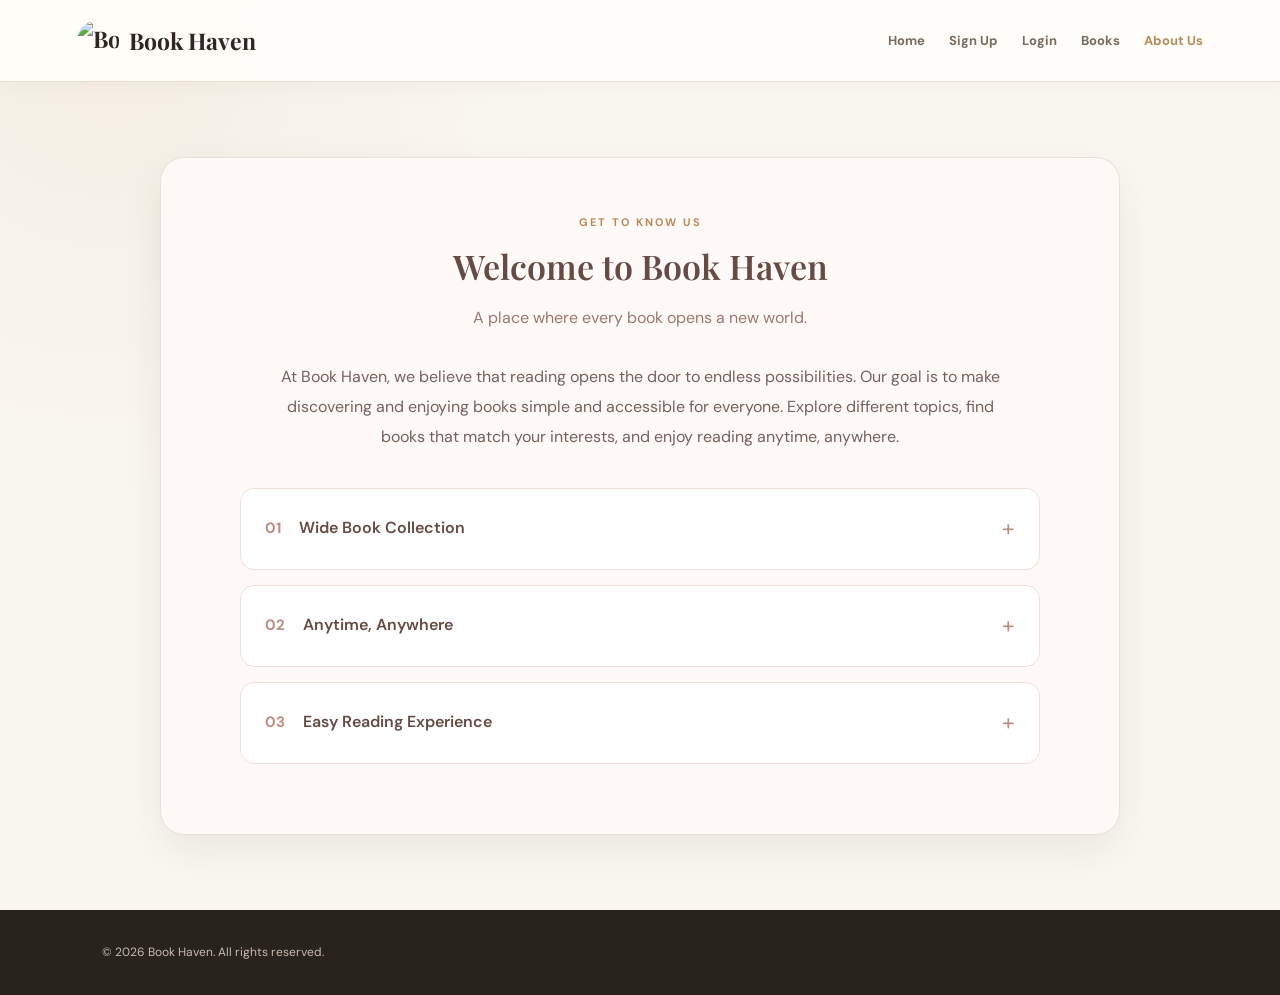
==== aboutus.html @ 7571b13c "Add files via upload" ====
<!DOCTYPE html>
<html lang="en">
<head>
    <meta charset="UTF-8">
    <meta name="viewport" content="width=device-width, initial-scale=1.0">
    <title>Book Haven | About Us</title>
    <link rel="stylesheet" href="style.css">
</head>

<body>

    <header>
        <a class="brand" href="index.html">
            <img src="images/logo.png" alt="Book Haven Logo">
            <span>Book Haven</span>
        </a>

        <nav>
            <ul>
                <li><a href="index.html">Home</a></li>
                <li><a href="signup.html">Sign Up</a></li>
                <li><a href="login.html">Login</a></li>
                <li><a href="products.html">Books</a></li>                               
                <li><a href="aboutus.html" class="active">About Us</a></li>
            </ul>
        </nav>
    </header>

    <main class="about-page reveal">

        <section class="about-section">

            <div class="section-heading">
                <p class="eyebrow">GET TO KNOW US</p>
                <h2>Welcome to Book Haven</h2>
                <p class="about-subtitle">
                    A place where every book opens a new world.
                </p>
            </div>

            <div class="about-intro">
                <p>
                    At Book Haven, we believe that reading opens the door
                    to endless possibilities. Our goal is to make discovering
                    and enjoying books simple and accessible for everyone.
                    Explore different topics, find books that match your
                    interests, and enjoy reading anytime, anywhere.
                </p>
            </div>

            <div class="about-list">

                <details>
                    <summary>
                        <span class="about-number">01</span>
                        <span class="about-title">Wide Book Collection</span>
                    </summary>
                    <p>
                        Discover a variety of digital books across different
                        categories, including Fiction, Science, History,
                        Self-Development, and more.
                    </p>
                </details>

                <details>
                    <summary>
                        <span class="about-number">02</span>
                        <span class="about-title">Anytime, Anywhere</span>
                    </summary>
                    <p>
                        Access your favorite books from your phone, tablet,
                        or computer and enjoy reading wherever and whenever
                        you want.
                    </p>
                </details>

                <details>
                    <summary>
                        <span class="about-number">03</span>
                        <span class="about-title">Easy Reading Experience</span>
                    </summary>
                    <p>
                        Enjoy a simple and user-friendly platform that helps
                        you explore books, discover new titles, and find
                        what you are looking for easily.
                    </p>
                </details>

            </div>

        </section>

    </main>

    <footer>
        <p>&copy; 2026 Book Haven. All rights reserved.</p>
    </footer>

    <script src="script.js"></script>

</body>
</html>
---- style.css ----
@import url('https://fonts.googleapis.com/css2?family=DM+Sans:wght@400;500;600;700&family=Playfair+Display:wght@500;600;700&display=swap');
:root{--ink:#30271f;--muted:#786d61;--paper:#fbf8f2;--cream:#f1e9dc;--brown:#72533d;--gold:#b58b5b;--line:#e6ded2}
*{box-sizing:border-box}html{scroll-behavior:smooth}body{margin:0;background:var(--paper);color:var(--ink);font-family:'DM Sans',sans-serif;line-height:1.65}a{color:inherit;text-decoration:none}.site-header{min-height:82px;padding:14px 6%;display:flex;align-items:center;justify-content:space-between;gap:24px;background:#fffdf9;border-bottom:1px solid var(--line);position:sticky;top:0;z-index:10}.brand{display:flex;align-items:center;gap:10px;font-family:'Playfair Display',serif;font-size:23px;font-weight:700;white-space:nowrap}.brand-mark{width:38px;height:38px;display:grid;place-items:center;background:var(--brown);color:white;border-radius:50%;font:600 14px 'DM Sans',sans-serif}.site-header ul{display:flex;align-items:center;gap:24px;list-style:none;margin:0;padding:0}.site-header nav a{font-size:13px;color:var(--muted);font-weight:600}.site-header nav a:hover,.site-header nav a.active{color:var(--brown)}.cart-count{display:inline-grid;place-items:center;min-width:18px;height:18px;padding:0 5px;border-radius:20px;background:var(--cream);color:var(--brown);font-size:11px}.hero{padding:72px 8%;display:grid;grid-template-columns:1.05fr .95fr;align-items:center;gap:55px;background:#f2eadf}.hero-copy h1,.page-intro h1,.contact-copy h1{font:600 clamp(42px,5vw,65px)/1.12 'Playfair Display',serif;margin:12px 0 20px}.hero-copy h1 em{color:var(--brown);font-weight:500}.hero-copy>p:not(.eyebrow){max-width:510px;color:var(--muted)}.eyebrow{font-size:11px;letter-spacing:2px;font-weight:700;color:var(--gold);margin:0 0 12px}.hero-art{height:390px;overflow:hidden;border-radius:48% 48% 8px 8px;box-shadow:18px 18px 0 #dfd0bd}.hero-art img{width:100%;height:100%;object-fit:cover}.actions{display:flex;gap:12px;margin-top:28px}.btn{border:1px solid var(--brown);background:var(--brown);color:white;padding:12px 22px;border-radius:3px;font:600 13px 'DM Sans',sans-serif;display:inline-flex;justify-content:center;align-items:center;cursor:pointer;transition:.2s}.btn:hover{background:#4f392a}.btn-outline{background:transparent;color:var(--brown)}.btn-outline:hover{color:white}.btn-light{background:#fffaf2;color:var(--brown);border-color:#fffaf2}.section{padding:70px 8%}.section-heading{text-align:center;margin-bottom:30px}.section-heading h2,.policy-panel h2{font:600 34px 'Playfair Display',serif;margin:0}.intro{max-width:760px;text-align:center;color:var(--muted);margin:0 auto 35px}.feature-grid{display:grid;grid-template-columns:repeat(3,1fr);gap:18px}.feature{padding:25px;background:white;border:1px solid var(--line)}.feature span{color:var(--gold);font-size:12px}.feature h3{font:600 21px 'Playfair Display',serif;margin:12px 0 5px}.feature p{color:var(--muted);font-size:14px;margin:0}.soft-section{background:#f2eadf}.category-grid{display:grid;grid-template-columns:repeat(3,1fr);gap:12px}.category-grid a{background:#fffdf9;padding:19px 20px;border:1px solid var(--line);font:600 17px 'Playfair Display',serif;display:flex;justify-content:space-between}.category-grid a span{color:var(--gold)}.row-heading{display:flex;align-items:end;justify-content:space-between;text-align:left}.text-link{font-size:13px;font-weight:700;color:var(--brown)}.book-grid{display:grid;grid-template-columns:repeat(4,minmax(0,1fr));gap:22px}.book-card{background:white;border:1px solid var(--line);padding:14px;min-width:0}.book-cover{height:225px;background:#f0e9df;display:grid;place-items:center;overflow:hidden}.book-cover img{width:100%;height:100%;object-fit:cover;transition:transform .3s}.book-card:hover .book-cover img{transform:scale(1.04)}.book-card h3{font:600 18px 'Playfair Display',serif;margin:13px 0 2px}.book-author,.book-category{font-size:12px;color:var(--muted);margin:0}.book-price{font-weight:700;color:var(--brown);margin:9px 0 12px}.book-card .btn{width:100%;padding:10px}.quote-banner{padding:65px 8%;text-align:center;background:var(--brown);color:#fffaf2}.quote-banner h2{font:500 34px 'Playfair Display',serif;max-width:700px;margin:10px auto 25px}.quote-banner .eyebrow{color:#e3c7a5}footer{padding:28px 8%;display:flex;align-items:center;justify-content:space-between;gap:20px;background:#29231e;color:#eee4d8}footer p{font-size:12px;color:#c8bbae;margin:5px 0}.footer-brand{color:#fffaf2;font-size:20px}.footer-brand .brand-mark{background:#b58b5b}.page-wrap{max-width:1180px;margin:0 auto;padding:55px 6% 80px}.page-intro{text-align:center;margin:0 auto 35px}.page-intro h1{font-size:48px;margin:8px 0}.page-intro>p:last-child{color:var(--muted)}.catalog-tools{display:flex;gap:12px;max-width:650px;margin:0 auto 30px}.catalog-tools input{flex:1}.catalog-tools input,.catalog-tools select,input,textarea{width:100%;padding:12px 13px;border:1px solid var(--line);background:#fffdf9;border-radius:3px;font:14px 'DM Sans',sans-serif;color:var(--ink)}.catalog-tools select{max-width:210px}.empty-message,.empty-state{text-align:center;color:var(--muted);padding:35px}.breadcrumb{font-size:12px;color:var(--muted);margin:0 0 25px}.details-card{display:grid;grid-template-columns:.8fr 1.2fr;gap:55px;align-items:center;background:white;padding:38px;border:1px solid var(--line)}.details-cover{height:440px;background:#f0e9df;display:grid;place-items:center}.details-cover img{height:100%;max-width:100%;object-fit:contain}.details-copy h1{font:600 42px 'Playfair Display',serif;margin:5px 0}.author-line,.detail-description{color:var(--muted)}.detail-price{font-size:24px;font-weight:700;color:var(--brown)}.quantity-row{display:flex;align-items:center;gap:15px;margin:20px 0}.quantity-row input{width:75px}.back-link{margin-left:18px}.cart-layout{display:grid;grid-template-columns:1.5fr .8fr;gap:25px}.cart-items{display:grid;gap:12px;align-content:start}.cart-item{display:grid;grid-template-columns:85px 1fr auto;gap:16px;align-items:center;background:white;padding:14px;border:1px solid var(--line)}.cart-item img{width:85px;height:105px;object-fit:cover}.cart-item h3{font:600 18px 'Playfair Display',serif;margin:0}.cart-item p{margin:3px 0;color:var(--muted);font-size:13px}.cart-item input{width:65px}.remove-btn{border:0;background:none;color:#9a5547;cursor:pointer;font:600 12px 'DM Sans',sans-serif}.cart-summary{background:#f2eadf;padding:24px;height:max-content}.cart-summary h2{font:600 25px 'Playfair Display',serif;margin-top:0}.summary-line{display:flex;justify-content:space-between;padding:12px 0;border-bottom:1px solid #ded1c0;font-size:14px}.total-line{font-size:17px;border:0}.full-btn{width:100%;margin-top:12px}.empty-state{background:white;border:1px solid var(--line);padding:50px}.narrow{max-width:850px}.faq-list details{padding:20px 5px;border-bottom:1px solid var(--line)}.faq-list summary{font:600 19px 'Playfair Display',serif;cursor:pointer}.faq-list details p,.policy-panel p{color:var(--muted);font-size:14px}.policy-panel{margin-top:35px;padding:25px;background:#f2eadf}.policy-panel h2{font-size:27px}.form-page{max-width:600px}.form-card{background:white;border:1px solid var(--line);padding:32px}.form-card h1{font:600 34px 'Playfair Display',serif;margin:5px 0}.form-card h2{font:600 27px 'Playfair Display',serif;margin-top:0}.form-card label{display:block;font-size:13px;font-weight:700;margin:15px 0 6px}.form-card textarea{resize:vertical}.muted,.small-note{color:var(--muted);font-size:13px}.small-note{margin:15px 0 0;font-size:11px}.form-message{font-size:13px;color:#496d4b}.contact-layout{display:grid;grid-template-columns:1fr 1fr;gap:55px;align-items:start}.contact-copy{padding-top:20px}.contact-copy>p:not(.eyebrow){color:var(--muted);max-width:430px}.contact-detail{padding:16px 0;border-bottom:1px solid var(--line);display:flex;flex-direction:column}.contact-detail strong{font:600 17px 'Playfair Display',serif}.contact-detail span{color:var(--muted);font-size:13px}
@media(max-width:900px){.site-header{align-items:flex-start;flex-direction:column}.site-header ul{flex-wrap:wrap;gap:12px 18px}.hero{grid-template-columns:1fr}.hero-art{height:300px}.book-grid{grid-template-columns:repeat(2,1fr)}.details-card,.cart-layout,.contact-layout{grid-template-columns:1fr}.details-cover{height:340px}}
@media(max-width:560px){.site-header{padding:14px 5%}.site-header ul{gap:10px 13px}.site-header nav a{font-size:12px}.hero,.section{padding:45px 6%}.hero-copy h1{font-size:43px}.feature-grid,.category-grid{grid-template-columns:1fr}.book-grid{gap:12px}.book-cover{height:180px}.page-wrap{padding:40px 5% 60px}.page-intro h1{font-size:37px}.catalog-tools{flex-direction:column}.catalog-tools select{max-width:none}.details-card{padding:18px;gap:25px}.details-copy h1{font-size:34px}.cart-item{grid-template-columns:65px 1fr}.cart-item img{width:65px;height:85px}.cart-item>div:last-child{grid-column:2}footer{align-items:flex-start;flex-direction:column}.quote-banner h2{font-size:27px}}


/* ABOUT US PAGE */

.about-page {
    max-width: 1000px;
    margin: 55px auto;
    padding: 20px;
}

.about-page .about-section {
    background: #fffaf7;
    padding: 55px 65px;
    border-radius: 24px;
    box-shadow: 0 10px 35px rgba(91, 62, 55, 0.08);
}

.about-page .section-heading {
    text-align: center;
    margin-bottom: 30px;
}

.about-page .section-heading h2 {
    margin: 12px 0;
    color: #654b43;
    font-size: 34px;
}

.about-page .about-subtitle {
    color: #9b7770;
    font-size: 16px;
}

.about-intro {
    max-width: 750px;
    margin: 0 auto 35px;
    text-align: center;
    line-height: 1.9;
    color: #76615a;
    font-size: 16px;
}

.about-list {
    max-width: 800px;
    margin: 0 auto;
}

.about-list details {
    background: #ffffff;
    border: 1px solid #f0dfd9;
    border-radius: 14px;
    margin-bottom: 15px;
    padding: 0;
    overflow: hidden;
    transition: 0.3s ease;
}

.about-list details:hover {
    border-color: #d7aaa0;
    box-shadow: 0 5px 18px rgba(91, 62, 55, 0.07);
}

.about-list summary {
    display: flex;
    align-items: center;
    gap: 18px;
    padding: 21px 24px;
    cursor: pointer;
    list-style: none;
    color: #654b43;
    font-weight: 600;
}

.about-list summary::-webkit-details-marker {
    display: none;
}

.about-number {
    color: #bd8d82;
    font-size: 15px;
    font-weight: 700;
}

.about-title {
    flex: 1;
}

.about-list summary::after {
    content: "+";
    color: #bd8d82;
    font-size: 23px;
    font-weight: 400;
}

.about-list details[open] summary::after {
    content: "−";
}

.about-list details p {
    padding: 0 24px 22px 60px;
    margin: 0;
    color: #806d65;
    line-height: 1.8;
    font-size: 15px;
}

@media (max-width: 600px) {
    .about-page {
        margin: 25px auto;
        padding: 12px;
    }

    .about-page .about-section {
        padding: 35px 20px;
    }

    .about-page .section-heading h2 {
        font-size: 27px;
    }

    .about-list summary {
        padding: 18px 15px;
        gap: 12px;
    }

    .about-list details p {
        padding: 0 18px 20px;
    }
}


/* =========================================================
   BOOK HAVEN — VISUAL POLISH
   Design-only overrides: existing text, links and behavior
   are intentionally left unchanged.
   ========================================================= */

:root {
    --ink: #2f261f;
    --muted: #786b60;
    --paper: #faf7f1;
    --cream: #eee4d6;
    --brown: #684a35;
    --gold: #b58b5b;
    --line: #e8dfd3;
    --surface: #fffdf9;
    --shadow: 0 16px 40px rgba(57, 39, 25, .08);
}

body {
    min-height: 100vh;
    background:
        radial-gradient(circle at 8% 5%, rgba(220, 199, 171, .18), transparent 28rem),
        var(--paper);
}

/* Consistent header for pages using either header structure */
header:not(.site-header) {
    min-height: 82px;
    padding: 14px 6%;
    display: flex;
    align-items: center;
    justify-content: space-between;
    gap: 24px;
    background: rgba(255, 253, 249, .96);
    border-bottom: 1px solid var(--line);
    box-shadow: 0 5px 22px rgba(57, 39, 25, .035);
    position: sticky;
    top: 0;
    z-index: 20;
    backdrop-filter: blur(12px);
}

header:not(.site-header) .brand img {
    width: 42px;
    height: 42px;
    object-fit: contain;
    border-radius: 50%;
}

header:not(.site-header) nav ul {
    display: flex;
    align-items: center;
    flex-wrap: wrap;
    gap: 10px 24px;
    list-style: none;
    margin: 0;
    padding: 0;
}

header:not(.site-header) nav a {
    color: var(--muted);
    font-size: 13px;
    font-weight: 700;
    transition: color .2s ease;
}

header:not(.site-header) nav a:hover,
header:not(.site-header) nav a.active {
    color: var(--gold);
}

/* Shared buttons and interaction states */
.btn, .primary-btn, .secondary-btn {
    border-radius: 7px;
    transition: transform .2s ease, box-shadow .2s ease, background .2s ease;
}

.btn:hover, .primary-btn:hover, .secondary-btn:hover {
    transform: translateY(-2px);
    box-shadow: 0 8px 18px rgba(72, 49, 31, .14);
}

button:focus-visible, a:focus-visible, input:focus-visible,
select:focus-visible, summary:focus-visible {
    outline: 3px solid rgba(181, 139, 91, .35);
    outline-offset: 3px;
}

/* Home page sections */
.hero {
    min-height: 500px;
    padding-top: 82px;
    padding-bottom: 82px;
}

.hero-art {
    box-shadow: 16px 16px 0 #e3d4c2, var(--shadow);
}

.section, .featured-products, .book-table-section {
    padding: 76px 8%;
}

.featured-products, .book-table-section {
    max-width: 1440px;
    margin: 0 auto;
}

.section-heading h2 {
    color: var(--ink);
}

.category-grid a {
    border-radius: 9px;
    transition: transform .2s ease, border-color .2s ease, box-shadow .2s ease;
}

.category-grid a:hover {
    transform: translateY(-3px);
    border-color: #d6c2a9;
    box-shadow: 0 10px 22px rgba(57, 39, 25, .07);
}

.mini-grid {
    display: grid;
    grid-template-columns: repeat(4, minmax(0, 1fr));
    gap: 22px;
}

.mini-card {
    display: flex;
    flex-direction: column;
    gap: 12px;
    overflow: hidden;
    padding: 12px;
    background: var(--surface);
    border: 1px solid var(--line);
    border-radius: 10px;
    color: var(--ink);
    font: 600 17px 'Playfair Display', serif;
    box-shadow: 0 7px 20px rgba(57, 39, 25, .045);
    transition: transform .22s ease, box-shadow .22s ease;
}

.mini-card:hover {
    transform: translateY(-5px);
    box-shadow: var(--shadow);
}

.mini-card img {
    width: 100%;
    height: 230px;
    display: block;
    object-fit: cover;
    border-radius: 6px;
}

.book-table {
    width: 100%;
    border-collapse: collapse;
    overflow: hidden;
    background: var(--surface);
    border: 1px solid var(--line);
    border-radius: 10px;
    box-shadow: 0 8px 25px rgba(57, 39, 25, .045);
}

.book-table th, .book-table td {
    padding: 16px 18px;
    text-align: left;
    border-bottom: 1px solid var(--line);
}

.book-table th {
    background: #eee4d6;
    color: var(--brown);
    font-size: 12px;
    letter-spacing: .04em;
    text-transform: uppercase;
}

.book-table tbody tr:last-child td { border-bottom: 0; }
.book-table tbody tr:hover { background: #fbf6ee; }

/* Catalog and product cards */
.page-wrap {
    min-height: calc(100vh - 150px);
}

.page-intro {
    padding: 18px 0 8px;
}

.catalog-tools input, .catalog-tools select,
input, textarea {
    border-radius: 7px;
    transition: border-color .2s ease, box-shadow .2s ease;
}

.catalog-tools input:focus, .catalog-tools select:focus,
input:focus, textarea:focus {
    border-color: #b58b5b;
    box-shadow: 0 0 0 3px rgba(181, 139, 91, .12);
    outline: none;
}

.book-grid { align-items: stretch; }

.book-card {
    border-radius: 10px;
    padding: 15px;
    box-shadow: 0 7px 22px rgba(57, 39, 25, .045);
    transition: transform .22s ease, box-shadow .22s ease;
}

.book-card:hover {
    transform: translateY(-4px);
    box-shadow: var(--shadow);
}

.book-cover { border-radius: 6px; }
.book-card .btn { border-radius: 6px; }

/* Book details */
.details-card {
    border-radius: 14px;
    box-shadow: var(--shadow);
}

.details-cover {
    border-radius: 9px;
    overflow: hidden;
}

/* Login and sign-up forms */
.form-page {
    width: calc(100% - 40px);
    max-width: 520px;
    min-height: calc(100vh - 170px);
    margin: 42px auto;
    display: flex;
    align-items: center;
    justify-content: center;
}

.pretty-form, .glass-card {
    width: 100%;
    padding: 38px;
    background: rgba(255, 253, 249, .94);
    border: 1px solid var(--line);
    border-radius: 14px;
    box-shadow: var(--shadow);
}

.pretty-form h1 {
    margin: 0 0 25px;
    color: var(--ink);
    text-align: center;
    font: 600 36px 'Playfair Display', serif;
}

.pretty-form label {
    display: block;
    margin: 17px 0 7px;
    color: var(--ink);
    font-size: 13px;
    font-weight: 700;
}

.pretty-form input {
    width: 100%;
    min-height: 46px;
    border-radius: 7px;
}

.pretty-form button {
    min-height: 46px;
    border-radius: 7px;
}

.status-message {
    min-height: 20px;
    color: var(--brown);
    font-size: 13px;
    text-align: center;
}

.signup-login-link {
    margin: 18px 0 0;
    color: var(--muted);
    font-size: 13px;
    text-align: center;
}

.signup-login-link a {
    color: var(--brown);
    font-weight: 700;
}

/* About page */
.about-page .about-section {
    border: 1px solid rgba(232, 223, 211, .9);
    box-shadow: var(--shadow);
}

.about-list details[open] {
    background: #fffdf9;
}

/* Footer consistency */
footer {
    margin-top: auto;
}

/* Responsive refinement */
@media (max-width: 900px) {
    header:not(.site-header) {
        align-items: flex-start;
        flex-direction: column;
        gap: 12px;
    }
    header:not(.site-header) nav { width: 100%; }
    header:not(.site-header) nav ul { gap: 10px 18px; }
    .mini-grid { grid-template-columns: repeat(2, minmax(0, 1fr)); }
    .section, .featured-products, .book-table-section { padding: 58px 6%; }
}

@media (max-width: 560px) {
    header:not(.site-header) { padding: 13px 5%; }
    header:not(.site-header) nav ul { gap: 9px 14px; }
    header:not(.site-header) nav a { font-size: 12px; }
    .form-page { width: calc(100% - 28px); margin: 28px auto; }
    .pretty-form, .glass-card { padding: 27px 21px; }
    .pretty-form h1 { font-size: 31px; }
    .mini-grid { grid-template-columns: repeat(2, minmax(0, 1fr)); gap: 12px; }
    .mini-card { padding: 9px; font-size: 14px; }
    .mini-card img { height: 165px; }
    .book-table { font-size: 12px; }
    .book-table th, .book-table td { padding: 10px 8px; }
}

/* Match Login, Logout and Create Account buttons with Explore Books */
.pretty-form .primary-btn,
.pretty-form .secondary-btn {
    background: var(--brown);
    color: #ffffff;
    border: 1px solid var(--brown);
    padding: 12px 22px;
    font: 600 13px 'DM Sans', sans-serif;
    cursor: pointer;
}
.pretty-form .primary-btn:hover,
.pretty-form .secondary-btn:hover {
    background: #4f392a;
    color: #ffffff;
}
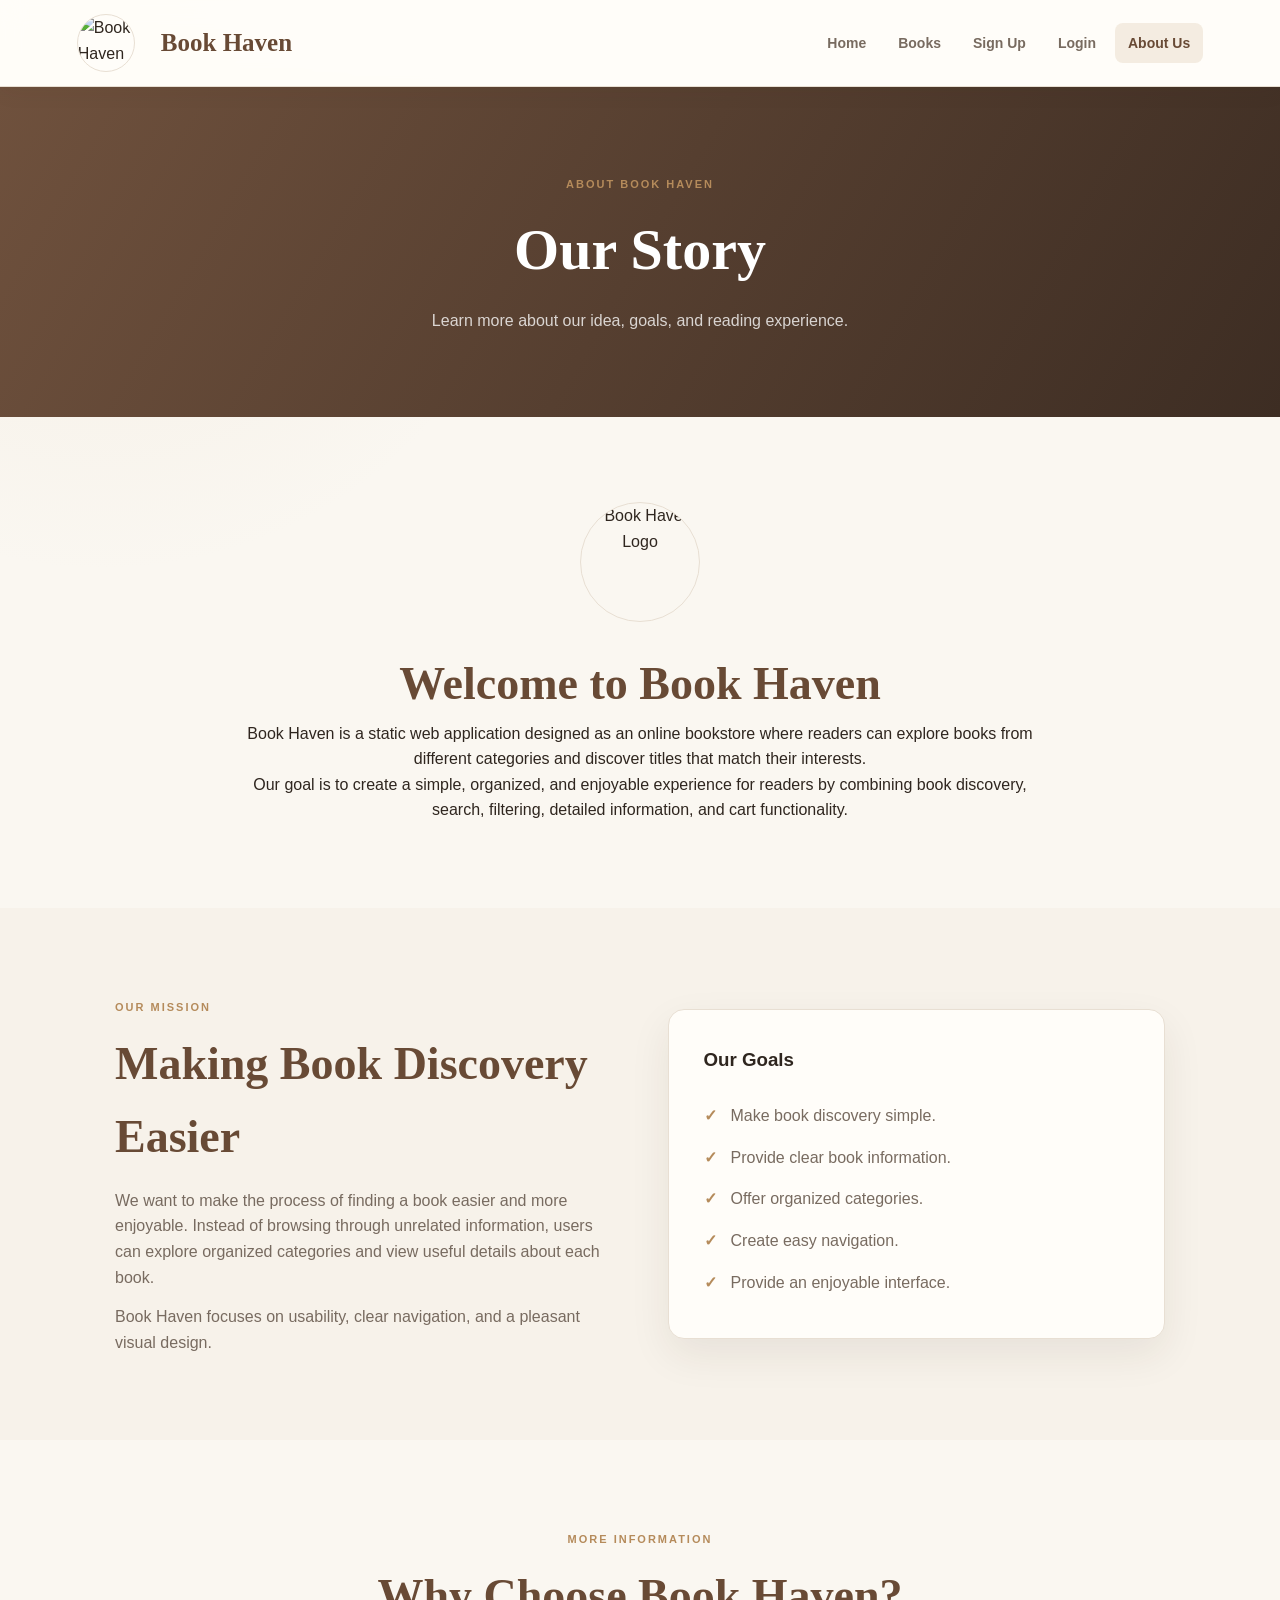
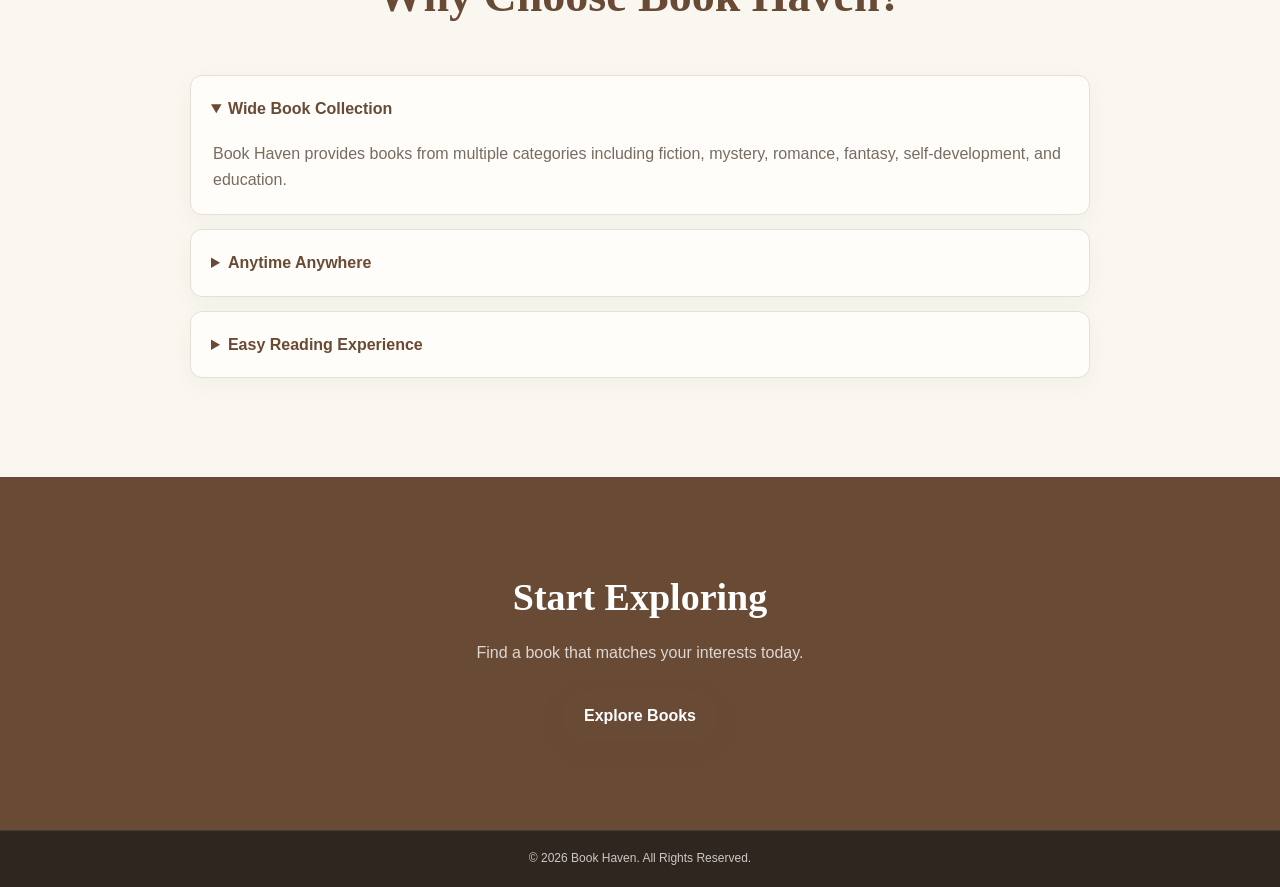
==== commit 032c3b3a: "Add files via upload" ====
--- a/aboutus.html
+++ b/aboutus.html
@@ -1,103 +1,286 @@
-
 <!DOCTYPE html>
 <html lang="en">
+
 <head>
+
     <meta charset="UTF-8">
+
     <meta name="viewport" content="width=device-width, initial-scale=1.0">
+
     <title>Book Haven | About Us</title>
+
     <link rel="stylesheet" href="style.css">
+
+    <style>
+        .about-intro {
+            max-width: 800px;
+            margin: 0 auto;
+            text-align: center;
+        }
+    </style>
+
 </head>
 
+
 <body>
 
-    <header>
-        <a class="brand" href="index.html">
-            <img src="images/logo.png" alt="Book Haven Logo">
-            <span>Book Haven</span>
+<header>
+
+    <div class="brand">
+
+        <img
+            src="images/logo.png"
+            alt="Book Haven Logo"
+            class="logo-map"
+            usemap="#aboutMap"
+        >
+
+        <map name="aboutMap">
+
+            <area
+                shape="rect"
+                coords="0,0,250,100"
+                href="aboutus.html"
+                alt="About Book Haven"
+            >
+
+        </map>
+
+        <div>
+
+            <h1>Book Haven</h1>
+        </div>
+
+    </div>
+
+
+    <nav>
+
+        <ul>
+
+            <li>
+                <a href="index.html">Home</a>
+            </li>
+
+            <li>
+                <a href="books.html">Books</a>
+            </li>
+
+            <li>
+                <a href="signup.html">Sign Up</a>
+            </li>
+
+            <li>
+                <a href="login.html">Login</a>
+            </li>
+
+            <li>
+                <a class="active" href="aboutus.html">About Us</a>
+            </li>
+
+
+        </ul>
+
+    </nav>
+
+</header>
+
+
+<main>
+
+    <section class="page-hero">
+
+        <div>
+
+            <span class="section-label">
+                ABOUT BOOK HAVEN
+            </span>
+
+            <h2>Our Story</h2>
+
+            <p>
+                Learn more about our idea, goals, and reading experience.
+            </p>
+
+        </div>
+
+    </section>
+
+
+    <section class="section about-intro">
+
+        <img
+            src="images/logo.png"
+            alt="Book Haven Logo"
+            class="about-logo"
+        >
+
+        <h2>Welcome to Book Haven</h2>
+
+        <p>
+            Book Haven is a static web application designed as an online
+            bookstore where readers can explore books from different
+            categories and discover titles that match their interests.
+        </p>
+
+        <p>
+            Our goal is to create a simple, organized, and enjoyable
+            experience for readers by combining book discovery, search,
+            filtering, detailed information, and cart functionality.
+        </p>
+
+    </section>
+
+
+    <!-- ARTICLE -->
+    <section class="section alt-section">
+
+        <div class="two-column">
+
+            <article>
+
+                <span class="section-label">
+                    OUR MISSION
+                </span>
+
+                <h2>Making Book Discovery Easier</h2>
+
+                <p>
+                    We want to make the process of finding a book
+                    easier and more enjoyable. Instead of browsing
+                    through unrelated information, users can explore
+                    organized categories and view useful details
+                    about each book.
+                </p>
+
+                <p>
+                    Book Haven focuses on usability, clear navigation,
+                    and a pleasant visual design.
+                </p>
+
+            </article>
+
+
+            <article class="mission-card">
+
+                <h3>Our Goals</h3>
+
+                <ul class="styled-list">
+
+                    <li>Make book discovery simple.</li>
+
+                    <li>Provide clear book information.</li>
+
+                    <li>Offer organized categories.</li>
+
+                    <li>Create easy navigation.</li>
+
+                    <li>Provide an enjoyable interface.</li>
+
+                </ul>
+
+            </article>
+
+        </div>
+
+    </section>
+
+
+    <!-- DETAILS / DYNAMIC ELEMENT -->
+    <section class="section">
+
+        <div class="section-heading">
+
+            <span class="section-label">
+                MORE INFORMATION
+            </span>
+
+            <h2>Why Choose Book Haven?</h2>
+
+        </div>
+
+
+        <div class="about-list">
+
+            <details open>
+
+                <summary>
+                    Wide Book Collection
+                </summary>
+
+                <p>
+                    Book Haven provides books from multiple categories
+                    including fiction, mystery, romance, fantasy,
+                    self-development, and education.
+                </p>
+
+            </details>
+
+
+            <details>
+
+                <summary>
+                    Anytime Anywhere
+                </summary>
+
+                <p>
+                    The website is designed to make browsing convenient
+                    and accessible from different devices.
+                </p>
+
+            </details>
+
+
+            <details>
+
+                <summary>
+                    Easy Reading Experience
+                </summary>
+
+                <p>
+                    Clear navigation, search tools, filters, and book
+                    details help users make better choices.
+                </p>
+
+            </details>
+
+        </div>
+
+    </section>
+
+
+    <section class="cta-section">
+
+        <h2>Start Exploring</h2>
+
+        <p>
+            Find a book that matches your interests today.
+        </p>
+
+        <a href="books.html" class="btn primary-btn">
+            Explore Books
         </a>
 
-        <nav>
-            <ul>
-                <li><a href="index.html">Home</a></li>
-                <li><a href="signup.html">Sign Up</a></li>
-                <li><a href="login.html">Login</a></li>
-                <li><a href="products.html">Books</a></li>                               
-                <li><a href="aboutus.html" class="active">About Us</a></li>
-            </ul>
-        </nav>
-    </header>
-
-    <main class="about-page reveal">
-
-        <section class="about-section">
-
-            <div class="section-heading">
-                <p class="eyebrow">GET TO KNOW US</p>
-                <h2>Welcome to Book Haven</h2>
-                <p class="about-subtitle">
-                    A place where every book opens a new world.
-                </p>
-            </div>
-
-            <div class="about-intro">
-                <p>
-                    At Book Haven, we believe that reading opens the door
-                    to endless possibilities. Our goal is to make discovering
-                    and enjoying books simple and accessible for everyone.
-                    Explore different topics, find books that match your
-                    interests, and enjoy reading anytime, anywhere.
-                </p>
-            </div>
-
-            <div class="about-list">
-
-                <details>
-                    <summary>
-                        <span class="about-number">01</span>
-                        <span class="about-title">Wide Book Collection</span>
-                    </summary>
-                    <p>
-                        Discover a variety of digital books across different
-                        categories, including Fiction, Science, History,
-                        Self-Development, and more.
-                    </p>
-                </details>
-
-                <details>
-                    <summary>
-                        <span class="about-number">02</span>
-                        <span class="about-title">Anytime, Anywhere</span>
-                    </summary>
-                    <p>
-                        Access your favorite books from your phone, tablet,
-                        or computer and enjoy reading wherever and whenever
-                        you want.
-                    </p>
-                </details>
-
-                <details>
-                    <summary>
-                        <span class="about-number">03</span>
-                        <span class="about-title">Easy Reading Experience</span>
-                    </summary>
-                    <p>
-                        Enjoy a simple and user-friendly platform that helps
-                        you explore books, discover new titles, and find
-                        what you are looking for easily.
-                    </p>
-                </details>
-
-            </div>
-
-        </section>
-
-    </main>
-
-    <footer>
-        <p>&copy; 2026 Book Haven. All rights reserved.</p>
-    </footer>
-
-    <script src="script.js"></script>
+    </section>
+
+</main>
+
+
+
+<footer>
+
+    <div class="footer-bottom">
+
+        <p>
+            &copy; 2026 Book Haven. All Rights Reserved.
+        </p>
+
+    </div>
+
+</footer>
+
+
+<script src="script.js"></script>
 
 </body>
-</html>
+</html>
--- a/style.css
+++ b/style.css
@@ -1,492 +1,2477 @@
-@import url('https://fonts.googleapis.com/css2?family=DM+Sans:wght@400;500;600;700&family=Playfair+Display:wght@500;600;700&display=swap');
-:root{--ink:#30271f;--muted:#786d61;--paper:#fbf8f2;--cream:#f1e9dc;--brown:#72533d;--gold:#b58b5b;--line:#e6ded2}
-*{box-sizing:border-box}html{scroll-behavior:smooth}body{margin:0;background:var(--paper);color:var(--ink);font-family:'DM Sans',sans-serif;line-height:1.65}a{color:inherit;text-decoration:none}.site-header{min-height:82px;padding:14px 6%;display:flex;align-items:center;justify-content:space-between;gap:24px;background:#fffdf9;border-bottom:1px solid var(--line);position:sticky;top:0;z-index:10}.brand{display:flex;align-items:center;gap:10px;font-family:'Playfair Display',serif;font-size:23px;font-weight:700;white-space:nowrap}.brand-mark{width:38px;height:38px;display:grid;place-items:center;background:var(--brown);color:white;border-radius:50%;font:600 14px 'DM Sans',sans-serif}.site-header ul{display:flex;align-items:center;gap:24px;list-style:none;margin:0;padding:0}.site-header nav a{font-size:13px;color:var(--muted);font-weight:600}.site-header nav a:hover,.site-header nav a.active{color:var(--brown)}.cart-count{display:inline-grid;place-items:center;min-width:18px;height:18px;padding:0 5px;border-radius:20px;background:var(--cream);color:var(--brown);font-size:11px}.hero{padding:72px 8%;display:grid;grid-template-columns:1.05fr .95fr;align-items:center;gap:55px;background:#f2eadf}.hero-copy h1,.page-intro h1,.contact-copy h1{font:600 clamp(42px,5vw,65px)/1.12 'Playfair Display',serif;margin:12px 0 20px}.hero-copy h1 em{color:var(--brown);font-weight:500}.hero-copy>p:not(.eyebrow){max-width:510px;color:var(--muted)}.eyebrow{font-size:11px;letter-spacing:2px;font-weight:700;color:var(--gold);margin:0 0 12px}.hero-art{height:390px;overflow:hidden;border-radius:48% 48% 8px 8px;box-shadow:18px 18px 0 #dfd0bd}.hero-art img{width:100%;height:100%;object-fit:cover}.actions{display:flex;gap:12px;margin-top:28px}.btn{border:1px solid var(--brown);background:var(--brown);color:white;padding:12px 22px;border-radius:3px;font:600 13px 'DM Sans',sans-serif;display:inline-flex;justify-content:center;align-items:center;cursor:pointer;transition:.2s}.btn:hover{background:#4f392a}.btn-outline{background:transparent;color:var(--brown)}.btn-outline:hover{color:white}.btn-light{background:#fffaf2;color:var(--brown);border-color:#fffaf2}.section{padding:70px 8%}.section-heading{text-align:center;margin-bottom:30px}.section-heading h2,.policy-panel h2{font:600 34px 'Playfair Display',serif;margin:0}.intro{max-width:760px;text-align:center;color:var(--muted);margin:0 auto 35px}.feature-grid{display:grid;grid-template-columns:repeat(3,1fr);gap:18px}.feature{padding:25px;background:white;border:1px solid var(--line)}.feature span{color:var(--gold);font-size:12px}.feature h3{font:600 21px 'Playfair Display',serif;margin:12px 0 5px}.feature p{color:var(--muted);font-size:14px;margin:0}.soft-section{background:#f2eadf}.category-grid{display:grid;grid-template-columns:repeat(3,1fr);gap:12px}.category-grid a{background:#fffdf9;padding:19px 20px;border:1px solid var(--line);font:600 17px 'Playfair Display',serif;display:flex;justify-content:space-between}.category-grid a span{color:var(--gold)}.row-heading{display:flex;align-items:end;justify-content:space-between;text-align:left}.text-link{font-size:13px;font-weight:700;color:var(--brown)}.book-grid{display:grid;grid-template-columns:repeat(4,minmax(0,1fr));gap:22px}.book-card{background:white;border:1px solid var(--line);padding:14px;min-width:0}.book-cover{height:225px;background:#f0e9df;display:grid;place-items:center;overflow:hidden}.book-cover img{width:100%;height:100%;object-fit:cover;transition:transform .3s}.book-card:hover .book-cover img{transform:scale(1.04)}.book-card h3{font:600 18px 'Playfair Display',serif;margin:13px 0 2px}.book-author,.book-category{font-size:12px;color:var(--muted);margin:0}.book-price{font-weight:700;color:var(--brown);margin:9px 0 12px}.book-card .btn{width:100%;padding:10px}.quote-banner{padding:65px 8%;text-align:center;background:var(--brown);color:#fffaf2}.quote-banner h2{font:500 34px 'Playfair Display',serif;max-width:700px;margin:10px auto 25px}.quote-banner .eyebrow{color:#e3c7a5}footer{padding:28px 8%;display:flex;align-items:center;justify-content:space-between;gap:20px;background:#29231e;color:#eee4d8}footer p{font-size:12px;color:#c8bbae;margin:5px 0}.footer-brand{color:#fffaf2;font-size:20px}.footer-brand .brand-mark{background:#b58b5b}.page-wrap{max-width:1180px;margin:0 auto;padding:55px 6% 80px}.page-intro{text-align:center;margin:0 auto 35px}.page-intro h1{font-size:48px;margin:8px 0}.page-intro>p:last-child{color:var(--muted)}.catalog-tools{display:flex;gap:12px;max-width:650px;margin:0 auto 30px}.catalog-tools input{flex:1}.catalog-tools input,.catalog-tools select,input,textarea{width:100%;padding:12px 13px;border:1px solid var(--line);background:#fffdf9;border-radius:3px;font:14px 'DM Sans',sans-serif;color:var(--ink)}.catalog-tools select{max-width:210px}.empty-message,.empty-state{text-align:center;color:var(--muted);padding:35px}.breadcrumb{font-size:12px;color:var(--muted);margin:0 0 25px}.details-card{display:grid;grid-template-columns:.8fr 1.2fr;gap:55px;align-items:center;background:white;padding:38px;border:1px solid var(--line)}.details-cover{height:440px;background:#f0e9df;display:grid;place-items:center}.details-cover img{height:100%;max-width:100%;object-fit:contain}.details-copy h1{font:600 42px 'Playfair Display',serif;margin:5px 0}.author-line,.detail-description{color:var(--muted)}.detail-price{font-size:24px;font-weight:700;color:var(--brown)}.quantity-row{display:flex;align-items:center;gap:15px;margin:20px 0}.quantity-row input{width:75px}.back-link{margin-left:18px}.cart-layout{display:grid;grid-template-columns:1.5fr .8fr;gap:25px}.cart-items{display:grid;gap:12px;align-content:start}.cart-item{display:grid;grid-template-columns:85px 1fr auto;gap:16px;align-items:center;background:white;padding:14px;border:1px solid var(--line)}.cart-item img{width:85px;height:105px;object-fit:cover}.cart-item h3{font:600 18px 'Playfair Display',serif;margin:0}.cart-item p{margin:3px 0;color:var(--muted);font-size:13px}.cart-item input{width:65px}.remove-btn{border:0;background:none;color:#9a5547;cursor:pointer;font:600 12px 'DM Sans',sans-serif}.cart-summary{background:#f2eadf;padding:24px;height:max-content}.cart-summary h2{font:600 25px 'Playfair Display',serif;margin-top:0}.summary-line{display:flex;justify-content:space-between;padding:12px 0;border-bottom:1px solid #ded1c0;font-size:14px}.total-line{font-size:17px;border:0}.full-btn{width:100%;margin-top:12px}.empty-state{background:white;border:1px solid var(--line);padding:50px}.narrow{max-width:850px}.faq-list details{padding:20px 5px;border-bottom:1px solid var(--line)}.faq-list summary{font:600 19px 'Playfair Display',serif;cursor:pointer}.faq-list details p,.policy-panel p{color:var(--muted);font-size:14px}.policy-panel{margin-top:35px;padding:25px;background:#f2eadf}.policy-panel h2{font-size:27px}.form-page{max-width:600px}.form-card{background:white;border:1px solid var(--line);padding:32px}.form-card h1{font:600 34px 'Playfair Display',serif;margin:5px 0}.form-card h2{font:600 27px 'Playfair Display',serif;margin-top:0}.form-card label{display:block;font-size:13px;font-weight:700;margin:15px 0 6px}.form-card textarea{resize:vertical}.muted,.small-note{color:var(--muted);font-size:13px}.small-note{margin:15px 0 0;font-size:11px}.form-message{font-size:13px;color:#496d4b}.contact-layout{display:grid;grid-template-columns:1fr 1fr;gap:55px;align-items:start}.contact-copy{padding-top:20px}.contact-copy>p:not(.eyebrow){color:var(--muted);max-width:430px}.contact-detail{padding:16px 0;border-bottom:1px solid var(--line);display:flex;flex-direction:column}.contact-detail strong{font:600 17px 'Playfair Display',serif}.contact-detail span{color:var(--muted);font-size:13px}
-@media(max-width:900px){.site-header{align-items:flex-start;flex-direction:column}.site-header ul{flex-wrap:wrap;gap:12px 18px}.hero{grid-template-columns:1fr}.hero-art{height:300px}.book-grid{grid-template-columns:repeat(2,1fr)}.details-card,.cart-layout,.contact-layout{grid-template-columns:1fr}.details-cover{height:340px}}
-@media(max-width:560px){.site-header{padding:14px 5%}.site-header ul{gap:10px 13px}.site-header nav a{font-size:12px}.hero,.section{padding:45px 6%}.hero-copy h1{font-size:43px}.feature-grid,.category-grid{grid-template-columns:1fr}.book-grid{gap:12px}.book-cover{height:180px}.page-wrap{padding:40px 5% 60px}.page-intro h1{font-size:37px}.catalog-tools{flex-direction:column}.catalog-tools select{max-width:none}.details-card{padding:18px;gap:25px}.details-copy h1{font-size:34px}.cart-item{grid-template-columns:65px 1fr}.cart-item img{width:65px;height:85px}.cart-item>div:last-child{grid-column:2}footer{align-items:flex-start;flex-direction:column}.quote-banner h2{font-size:27px}}
-
-
-/* ABOUT US PAGE */
-
-.about-page {
-    max-width: 1000px;
-    margin: 55px auto;
-    padding: 20px;
-}
-
-.about-page .about-section {
-    background: #fffaf7;
-    padding: 55px 65px;
-    border-radius: 24px;
-    box-shadow: 0 10px 35px rgba(91, 62, 55, 0.08);
-}
-
-.about-page .section-heading {
-    text-align: center;
-    margin-bottom: 30px;
-}
-
-.about-page .section-heading h2 {
-    margin: 12px 0;
-    color: #654b43;
-    font-size: 34px;
-}
-
-.about-page .about-subtitle {
-    color: #9b7770;
-    font-size: 16px;
-}
-
-.about-intro {
-    max-width: 750px;
-    margin: 0 auto 35px;
-    text-align: center;
-    line-height: 1.9;
-    color: #76615a;
-    font-size: 16px;
-}
-
-.about-list {
-    max-width: 800px;
-    margin: 0 auto;
-}
-
-.about-list details {
-    background: #ffffff;
-    border: 1px solid #f0dfd9;
-    border-radius: 14px;
-    margin-bottom: 15px;
-    padding: 0;
-    overflow: hidden;
-    transition: 0.3s ease;
-}
-
-.about-list details:hover {
-    border-color: #d7aaa0;
-    box-shadow: 0 5px 18px rgba(91, 62, 55, 0.07);
-}
-
-.about-list summary {
-    display: flex;
-    align-items: center;
-    gap: 18px;
-    padding: 21px 24px;
-    cursor: pointer;
-    list-style: none;
-    color: #654b43;
-    font-weight: 600;
-}
-
-.about-list summary::-webkit-details-marker {
-    display: none;
-}
-
-.about-number {
-    color: #bd8d82;
-    font-size: 15px;
-    font-weight: 700;
-}
-
-.about-title {
-    flex: 1;
-}
-
-.about-list summary::after {
-    content: "+";
-    color: #bd8d82;
-    font-size: 23px;
-    font-weight: 400;
-}
-
-.about-list details[open] summary::after {
-    content: "−";
-}
-
-.about-list details p {
-    padding: 0 24px 22px 60px;
-    margin: 0;
-    color: #806d65;
-    line-height: 1.8;
-    font-size: 15px;
-}
-
-@media (max-width: 600px) {
-    .about-page {
-        margin: 25px auto;
-        padding: 12px;
-    }
-
-    .about-page .about-section {
-        padding: 35px 20px;
-    }
-
-    .about-page .section-heading h2 {
-        font-size: 27px;
-    }
-
-    .about-list summary {
-        padding: 18px 15px;
-        gap: 12px;
-    }
-
-    .about-list details p {
-        padding: 0 18px 20px;
-    }
-}
-
-
 /* =========================================================
-   BOOK HAVEN — VISUAL POLISH
-   Design-only overrides: existing text, links and behavior
-   are intentionally left unchanged.
-   ========================================================= */
+   BOOK HAVEN
+   EXTERNAL STYLE SHEET
+========================================================= */
+
+
+/* =========================================================
+   ROOT VARIABLES
+========================================================= */
 
 :root {
+
     --ink: #2f261f;
+
     --muted: #786b60;
+
     --paper: #faf7f1;
+
     --cream: #eee4d6;
+
     --brown: #684a35;
+
+    --brown-dark: #4d3525;
+
     --gold: #b58b5b;
+
     --line: #e8dfd3;
+
     --surface: #fffdf9;
-    --shadow: 0 16px 40px rgba(57, 39, 25, .08);
-}
-
-body {
-    min-height: 100vh;
-    background:
-        radial-gradient(circle at 8% 5%, rgba(220, 199, 171, .18), transparent 28rem),
-        var(--paper);
-}
-
-/* Consistent header for pages using either header structure */
-header:not(.site-header) {
-    min-height: 82px;
-    padding: 14px 6%;
-    display: flex;
-    align-items: center;
-    justify-content: space-between;
-    gap: 24px;
-    background: rgba(255, 253, 249, .96);
-    border-bottom: 1px solid var(--line);
-    box-shadow: 0 5px 22px rgba(57, 39, 25, .035);
-    position: sticky;
-    top: 0;
-    z-index: 20;
-    backdrop-filter: blur(12px);
-}
-
-header:not(.site-header) .brand img {
-    width: 42px;
-    height: 42px;
-    object-fit: contain;
-    border-radius: 50%;
-}
-
-header:not(.site-header) nav ul {
-    display: flex;
-    align-items: center;
-    flex-wrap: wrap;
-    gap: 10px 24px;
-    list-style: none;
+
+    --white: #ffffff;
+
+    --danger: #b42318;
+
+    --success: #16803c;
+
+    --shadow:
+        0 16px 40px rgba(57, 39, 25, 0.08);
+
+    --radius: 16px;
+
+}
+
+
+/* =========================================================
+   GENERAL
+========================================================= */
+
+* {
+    box-sizing: border-box;
     margin: 0;
     padding: 0;
 }
 
-header:not(.site-header) nav a {
+
+html {
+    scroll-behavior: smooth;
+}
+
+
+body {
+
+    min-height: 100vh;
+
+    font-family:
+        Arial,
+        Helvetica,
+        sans-serif;
+
+    color: var(--ink);
+
+    background:
+        radial-gradient(
+            circle at 8% 5%,
+            rgba(220, 199, 171, 0.18),
+            transparent 28rem
+        ),
+        var(--paper);
+
+    line-height: 1.6;
+
+}
+
+
+img {
+    max-width: 100%;
+    display: block;
+}
+
+
+a {
+    color: inherit;
+    text-decoration: none;
+}
+
+
+button,
+input,
+select {
+    font: inherit;
+}
+
+
+button {
+    cursor: pointer;
+}
+
+
+ul {
+    list-style: none;
+}
+
+
+/* GENERAL CLASS */
+
+.hidden {
+    display: none !important;
+}
+
+
+/* =========================================================
+   HEADER / MASTER PAGE
+========================================================= */
+
+header {
+
+    min-height: 82px;
+
+    padding:
+        14px 6%;
+
+    display: flex;
+
+    align-items: center;
+
+    justify-content: space-between;
+
+    gap: 24px;
+
+    background:
+        rgba(255, 253, 249, 0.96);
+
+    border-bottom:
+        1px solid var(--line);
+
+    box-shadow:
+        0 5px 22px rgba(57, 39, 25, 0.05);
+
+    position: sticky;
+
+    top: 0;
+
+    z-index: 1000;
+
+    backdrop-filter: blur(12px);
+
+}
+
+
+/* =========================================================
+   BRAND
+========================================================= */
+
+.brand {
+
+    display: flex;
+
+    align-items: center;
+
+    gap: 13px;
+
+}
+
+
+.brand img {
+
+    width: 58px;
+
+    height: 58px;
+
+    object-fit: contain;
+
+    border-radius: 50%;
+
+    border:
+        1px solid var(--line);
+
+    background:
+        var(--surface);
+
+}
+
+
+.brand h1 {
+
+    font-family:
+        Georgia,
+        "Times New Roman",
+        serif;
+
+    font-size: 25px;
+
+    color: var(--brown);
+
+}
+
+
+.brand p {
+
+    font-size: 12px;
+
     color: var(--muted);
+
+}
+
+
+/* =========================================================
+   NAVIGATION / MENUS
+========================================================= */
+
+nav ul {
+
+    display: flex;
+
+    align-items: center;
+
+    justify-content: center;
+
+    flex-wrap: wrap;
+
+    gap: 6px;
+
+}
+
+
+nav a {
+
+    display: inline-block;
+
+    padding:
+        9px 13px;
+
+    color: var(--muted);
+
+    font-size: 14px;
+
+    font-weight: 600;
+
+    border-radius: 8px;
+
+    transition:
+        background 0.25s ease,
+        color 0.25s ease,
+        transform 0.25s ease;
+
+}
+
+
+nav a:hover {
+
+    color: var(--brown);
+
+    background:
+        var(--cream);
+
+    transform:
+        translateY(-1px);
+
+}
+
+
+nav a.active {
+
+    color: var(--brown);
+
+    background:
+        rgba(181, 139, 91, 0.15);
+
+}
+
+
+/* =========================================================
+   HERO
+========================================================= */
+
+.hero {
+
+    min-height: 650px;
+
+    display: flex;
+
+    align-items: center;
+
+    justify-content: center;
+
+    position: relative;
+
+    overflow: hidden;
+
+    background:
+        linear-gradient(
+            120deg,
+            #6f513d,
+            #3d2d23
+        );
+
+    isolation: isolate;
+
+}
+
+
+.hero::before {
+
+    content: "";
+
+    position: absolute;
+
+    inset: 0;
+
+    background:
+        radial-gradient(
+            circle at 75% 35%,
+            rgba(181, 139, 91, 0.25),
+            transparent 30%
+        );
+
+    z-index: -2;
+
+}
+
+
+.hero-overlay {
+
+    position: absolute;
+
+    inset: 0;
+
+    background:
+        linear-gradient(
+            90deg,
+            rgba(40, 28, 20, 0.82),
+            rgba(40, 28, 20, 0.35)
+        );
+
+    z-index: -1;
+
+}
+
+
+.hero-content {
+
+    width: min(900px, 90%);
+
+    text-align: center;
+
+    color: white;
+
+    position: relative;
+
+    z-index: 2;
+
+}
+
+
+.eyebrow {
+
+    display: inline-block;
+
+    margin-bottom: 18px;
+
+    padding:
+        7px 14px;
+
+    border:
+        1px solid rgba(255, 255, 255, 0.35);
+
+    border-radius: 999px;
+
+    font-size: 11px;
+
+    letter-spacing: 2px;
+
+}
+
+
+.hero h2 {
+
+    font-family:
+        Georgia,
+        "Times New Roman",
+        serif;
+
+    font-size:
+        clamp(40px, 7vw, 78px);
+
+    line-height: 1.05;
+
+    margin-bottom: 24px;
+
+}
+
+
+.hero p {
+
+    max-width: 650px;
+
+    margin:
+        0 auto 32px;
+
+    color:
+        rgba(255, 255, 255, 0.86);
+
+    font-size: 17px;
+
+}
+
+
+/* =========================================================
+   BUTTONS
+========================================================= */
+
+.btn {
+
+    display: inline-flex;
+
+    align-items: center;
+
+    justify-content: center;
+
+    min-height: 46px;
+
+    padding:
+        11px 20px;
+
+    border-radius: 999px;
+
+    border:
+        1px solid transparent;
+
+    font-weight: 700;
+
+    transition:
+        transform 0.25s ease,
+        box-shadow 0.25s ease,
+        background 0.25s ease;
+
+}
+
+
+.btn:hover {
+
+    transform:
+        translateY(-2px);
+
+}
+
+
+.primary-btn {
+
+    color: white;
+
+    background:
+        var(--brown);
+
+    box-shadow:
+        0 8px 22px rgba(104, 74, 53, 0.22);
+
+}
+
+
+.primary-btn:hover {
+
+    background:
+        var(--brown-dark);
+
+}
+
+
+.secondary-btn {
+
+    color:
+        var(--brown);
+
+    background:
+        transparent;
+
+    border-color:
+        var(--brown);
+
+}
+
+
+.hero .secondary-btn {
+
+    color: white;
+
+    border-color:
+        rgba(255, 255, 255, 0.65);
+
+}
+
+
+.hero .secondary-btn:hover {
+
+    background:
+        rgba(255, 255, 255, 0.1);
+
+}
+
+
+.hero-buttons {
+
+    display: flex;
+
+    justify-content: center;
+
+    gap: 12px;
+
+    flex-wrap: wrap;
+
+}
+
+
+.full-width {
+    width: 100%;
+}
+
+
+/* =========================================================
+   SECTIONS
+========================================================= */
+
+.section {
+
+    width: min(1200px, 90%);
+
+    margin:
+        0 auto;
+
+    padding:
+        85px 0;
+
+}
+
+
+.alt-section {
+
+    width: 100%;
+
+    max-width: none;
+
+    padding-left: 5%;
+
+    padding-right: 5%;
+
+    background:
+        rgba(238, 228, 214, 0.28);
+
+}
+
+
+.section-heading {
+
+    max-width: 760px;
+
+    margin:
+        0 auto 42px;
+
+    text-align: center;
+
+}
+
+
+.section-label {
+
+    display: inline-block;
+
+    margin-bottom: 10px;
+
+    color: var(--gold);
+
+    font-size: 11px;
+
+    font-weight: 800;
+
+    letter-spacing: 2px;
+
+}
+
+
+.section-heading h2,
+.section h2 {
+
+    font-family:
+        Georgia,
+        "Times New Roman",
+        serif;
+
+    font-size:
+        clamp(30px, 4vw, 46px);
+
+    color:
+        var(--brown);
+
+}
+
+
+.section-heading p {
+
+    margin-top: 12px;
+
+    color: var(--muted);
+
+}
+
+
+.text-link {
+
+    display: inline-block;
+
+    margin-top: 18px;
+
+    color: var(--brown);
+
+    font-weight: 700;
+
+    border-bottom:
+        1px solid var(--gold);
+
+}
+
+
+/* =========================================================
+   BENEFITS
+========================================================= */
+
+.benefit-grid {
+
+    width: min(1100px, 100%);
+
+    margin:
+        0 auto;
+
+    display: grid;
+
+    grid-template-columns:
+        repeat(4, 1fr);
+
+    gap: 20px;
+
+}
+
+
+.benefit-card {
+
+    padding: 30px 24px;
+
+    background:
+        var(--surface);
+
+    border:
+        1px solid var(--line);
+
+    border-radius:
+        var(--radius);
+
+    box-shadow:
+        var(--shadow);
+
+    transition:
+        transform 0.25s ease;
+
+}
+
+
+.benefit-card:hover {
+
+    transform:
+        translateY(-7px);
+
+}
+
+
+.benefit-icon {
+
+    font-size: 32px;
+
+    margin-bottom: 15px;
+
+}
+
+
+.benefit-card h3 {
+
+    color:
+        var(--brown);
+
+    margin-bottom: 8px;
+
+}
+
+
+.benefit-card p {
+
+    color:
+        var(--muted);
+
+}
+
+
+/* =========================================================
+   CATEGORIES
+========================================================= */
+
+.category-grid {
+
+    display: grid;
+
+    grid-template-columns:
+        repeat(3, 1fr);
+
+    gap: 18px;
+
+}
+
+
+.category-card {
+
+    padding: 30px;
+
+    border:
+        1px solid var(--line);
+
+    border-radius:
+        var(--radius);
+
+    background:
+        var(--surface);
+
+    box-shadow:
+        0 8px 30px rgba(57, 39, 25, 0.05);
+
+    transition:
+        transform 0.25s ease,
+        box-shadow 0.25s ease,
+        border-color 0.25s ease;
+
+}
+
+
+.category-card:hover {
+
+    transform:
+        translateY(-5px);
+
+    border-color:
+        rgba(181, 139, 91, 0.55);
+
+    box-shadow:
+        var(--shadow);
+
+}
+
+
+.category-card span {
+
+    font-size: 30px;
+
+}
+
+
+.category-card h3 {
+
+    margin:
+        12px 0 5px;
+
+    color:
+        var(--brown);
+
+}
+
+
+.category-card p {
+
+    color:
+        var(--muted);
+
+}
+
+
+/* =========================================================
+   BOOK GRID
+========================================================= */
+
+.book-grid {
+
+    width: min(1200px, 100%);
+
+    margin:
+        0 auto;
+
+    display: grid;
+
+    grid-template-columns:
+        repeat(4, 1fr);
+
+    gap: 24px;
+
+}
+
+
+.book-card {
+
+    background:
+        var(--surface);
+
+    border:
+        1px solid var(--line);
+
+    border-radius:
+        var(--radius);
+
+    overflow: hidden;
+
+    box-shadow:
+        var(--shadow);
+
+    transition:
+        transform 0.25s ease,
+        box-shadow 0.25s ease;
+
+}
+
+
+.book-card:hover {
+
+    transform:
+        translateY(-7px);
+
+    box-shadow:
+        0 20px 45px rgba(57, 39, 25, 0.13);
+
+}
+
+
+.book-image-link {
+
+    display: block;
+
+}
+
+
+.book-image {
+
+    width: 100%;
+
+    height: 320px;
+
+    object-fit: cover;
+
+    background:
+        var(--cream);
+
+}
+
+
+.book-info {
+
+    padding:
+        20px;
+
+}
+
+
+.book-category {
+
+    display: inline-block;
+
+    padding:
+        5px 9px;
+
+    border-radius:
+        999px;
+
+    background:
+        rgba(181, 139, 91, 0.13);
+
+    color:
+        var(--brown);
+
+    font-size: 10px;
+
+    font-weight: 800;
+
+    text-transform: uppercase;
+
+    letter-spacing: 0.7px;
+
+}
+
+
+.book-info h3 {
+
+    margin:
+        12px 0 5px;
+
+    color:
+        var(--brown);
+
+    font-family:
+        Georgia,
+        "Times New Roman",
+        serif;
+
+    font-size: 21px;
+
+}
+
+
+.author {
+
+    color:
+        var(--muted);
+
     font-size: 13px;
+
+}
+
+
+.book-description {
+
+    margin:
+        12px 0;
+
+    color:
+        var(--muted);
+
+    font-size: 13px;
+
+    line-height: 1.7;
+
+}
+
+
+.book-bottom {
+
+    display: flex;
+
+    align-items: center;
+
+    justify-content: space-between;
+
+    gap: 10px;
+
+    margin-top: 18px;
+
+}
+
+
+.price {
+
+    color:
+        var(--brown);
+
+    font-size: 18px;
+
+}
+
+
+.small-btn {
+
+    padding:
+        8px 12px;
+
+    border:
+        1px solid var(--brown);
+
+    border-radius:
+        999px;
+
+    color:
+        var(--brown);
+
+    font-size: 12px;
+
     font-weight: 700;
-    transition: color .2s ease;
-}
-
-header:not(.site-header) nav a:hover,
-header:not(.site-header) nav a.active {
-    color: var(--gold);
-}
-
-/* Shared buttons and interaction states */
-.btn, .primary-btn, .secondary-btn {
-    border-radius: 7px;
-    transition: transform .2s ease, box-shadow .2s ease, background .2s ease;
-}
-
-.btn:hover, .primary-btn:hover, .secondary-btn:hover {
-    transform: translateY(-2px);
-    box-shadow: 0 8px 18px rgba(72, 49, 31, .14);
-}
-
-button:focus-visible, a:focus-visible, input:focus-visible,
-select:focus-visible, summary:focus-visible {
-    outline: 3px solid rgba(181, 139, 91, .35);
-    outline-offset: 3px;
-}
-
-/* Home page sections */
-.hero {
-    min-height: 500px;
-    padding-top: 82px;
-    padding-bottom: 82px;
-}
-
-.hero-art {
-    box-shadow: 16px 16px 0 #e3d4c2, var(--shadow);
-}
-
-.section, .featured-products, .book-table-section {
-    padding: 76px 8%;
-}
-
-.featured-products, .book-table-section {
-    max-width: 1440px;
-    margin: 0 auto;
-}
-
-.section-heading h2 {
-    color: var(--ink);
-}
-
-.category-grid a {
-    border-radius: 9px;
-    transition: transform .2s ease, border-color .2s ease, box-shadow .2s ease;
-}
-
-.category-grid a:hover {
-    transform: translateY(-3px);
-    border-color: #d6c2a9;
-    box-shadow: 0 10px 22px rgba(57, 39, 25, .07);
-}
-
-.mini-grid {
+
+}
+
+
+.small-btn:hover {
+
+    color: white;
+
+    background:
+        var(--brown);
+
+}
+
+
+/* =========================================================
+   LIST
+========================================================= */
+
+.two-column {
+
+    width: min(1050px, 100%);
+
+    margin:
+        0 auto;
+
     display: grid;
-    grid-template-columns: repeat(4, minmax(0, 1fr));
-    gap: 22px;
-}
-
-.mini-card {
+
+    grid-template-columns:
+        1fr 1fr;
+
+    gap: 55px;
+
+    align-items: center;
+
+}
+
+
+.two-column article p {
+
+    margin-top: 14px;
+
+    color:
+        var(--muted);
+
+}
+
+
+.styled-list {
+
+    margin-top: 20px;
+
+}
+
+
+.styled-list li {
+
+    position: relative;
+
+    padding:
+        8px 0 8px 27px;
+
+    color:
+        var(--muted);
+
+}
+
+
+.styled-list li::before {
+
+    content: "✓";
+
+    position: absolute;
+
+    left: 0;
+
+    color:
+        var(--gold);
+
+    font-weight: bold;
+
+}
+
+
+/* =========================================================
+   QUOTE
+========================================================= */
+
+.quote-card {
+
+    padding:
+        45px;
+
+    border:
+        1px solid var(--line);
+
+    border-radius:
+        var(--radius);
+
+    background:
+        var(--surface);
+
+    box-shadow:
+        var(--shadow);
+
+    text-align: center;
+
+}
+
+
+.quote-card p {
+
+    font-family:
+        Georgia,
+        serif;
+
+    font-size: 25px;
+
+    color:
+        var(--brown);
+
+}
+
+
+.quote-card span {
+
+    display: block;
+
+    margin-top: 15px;
+
+    color:
+        var(--muted);
+
+}
+
+
+/* =========================================================
+   TABLE
+========================================================= */
+
+.table-wrapper {
+
+    width: 100%;
+
+    overflow-x: auto;
+
+}
+
+
+table {
+
+    width: 100%;
+
+    border-collapse: collapse;
+
+    min-width: 650px;
+
+    background:
+        var(--surface);
+
+    border:
+        1px solid var(--line);
+
+    box-shadow:
+        var(--shadow);
+
+}
+
+
+th,
+td {
+
+    padding:
+        16px;
+
+    border:
+        1px solid var(--line);
+
+    text-align: left;
+
+}
+
+
+th {
+
+    color: white;
+
+    background:
+        var(--brown);
+
+}
+
+
+td {
+
+    color:
+        var(--muted);
+
+}
+
+
+tr:nth-child(even) td {
+
+    background:
+        rgba(238, 228, 214, 0.35);
+
+}
+
+
+/* =========================================================
+   CTA
+========================================================= */
+
+.cta-section {
+
+    padding:
+        90px 20px;
+
+    text-align: center;
+
+    background:
+        var(--brown);
+
+    color: white;
+
+}
+
+
+.cta-section h2 {
+
+    font-family:
+        Georgia,
+        serif;
+
+    font-size: 38px;
+
+}
+
+
+.cta-section p {
+
+    margin:
+        12px auto 25px;
+
+    color:
+        rgba(255, 255, 255, 0.78);
+
+}
+
+
+/* =========================================================
+   PAGE HERO
+========================================================= */
+
+.page-hero {
+
+    min-height: 330px;
+
     display: flex;
+
+    align-items: center;
+
+    justify-content: center;
+
+    text-align: center;
+
+    padding:
+        40px 20px;
+
+    color: white;
+
+    background:
+        linear-gradient(
+            120deg,
+            #6f513d,
+            #3d2d23
+        );
+
+}
+
+
+.page-hero h2 {
+
+    font-family:
+        Georgia,
+        serif;
+
+    font-size:
+        clamp(35px, 5vw, 58px);
+
+}
+
+
+.page-hero p {
+
+    margin-top: 12px;
+
+    color:
+        rgba(255, 255, 255, 0.78);
+
+}
+
+
+/* =========================================================
+   SEARCH PANEL
+========================================================= */
+
+.search-panel {
+
+    width: min(1000px, 100%);
+
+    margin:
+        0 auto 40px;
+
+    display: grid;
+
+    grid-template-columns:
+        2fr 1fr;
+
+    gap: 18px;
+
+    padding:
+        25px;
+
+    background:
+        var(--surface);
+
+    border:
+        1px solid var(--line);
+
+    border-radius:
+        var(--radius);
+
+    box-shadow:
+        var(--shadow);
+
+}
+
+
+.form-group {
+
+    margin-bottom: 18px;
+
+}
+
+
+.form-group label {
+
+    display: block;
+
+    margin-bottom: 7px;
+
+    color:
+        var(--brown);
+
+    font-size: 13px;
+
+    font-weight: 700;
+
+}
+
+
+.form-group input,
+.form-group select {
+
+    width: 100%;
+
+    padding:
+        13px 14px;
+
+    border:
+        1px solid #dcd0c2;
+
+    border-radius:
+        9px;
+
+    outline: none;
+
+    background:
+        #fff;
+
+    color:
+        var(--ink);
+
+    transition:
+        border-color 0.2s ease,
+        box-shadow 0.2s ease;
+
+}
+
+
+.form-group input:focus,
+.form-group select:focus {
+
+    border-color:
+        var(--gold);
+
+    box-shadow:
+        0 0 0 4px rgba(181, 139, 91, 0.1);
+
+}
+
+
+/* =========================================================
+   EMPTY
+========================================================= */
+
+.no-products {
+
+    width: min(800px, 100%);
+
+    margin:
+        0 auto 25px;
+
+    text-align: center;
+
+    color:
+        var(--muted);
+
+}
+
+
+.empty-state {
+
+    width: min(650px, 100%);
+
+    margin:
+        30px auto;
+
+    padding:
+        60px 25px;
+
+    text-align: center;
+
+    background:
+        var(--surface);
+
+    border:
+        1px solid var(--line);
+
+    border-radius:
+        var(--radius);
+
+    box-shadow:
+        var(--shadow);
+
+}
+
+
+.empty-icon {
+
+    font-size: 48px;
+
+    margin-bottom: 10px;
+
+}
+
+
+.empty-state h2,
+.empty-state h3 {
+
+    color:
+        var(--brown);
+
+}
+
+
+.empty-state p {
+
+    margin:
+        10px 0 25px;
+
+    color:
+        var(--muted);
+
+}
+
+
+/* =========================================================
+   DETAILS
+========================================================= */
+
+.breadcrumb {
+
+    display: flex;
+
+    flex-wrap: wrap;
+
+    gap: 8px;
+
+    margin-bottom: 25px;
+
+    color:
+        var(--muted);
+
+    font-size: 13px;
+
+}
+
+
+.breadcrumb a {
+
+    color:
+        var(--brown);
+
+    font-weight: 700;
+
+}
+
+
+.details-card {
+
+    display: grid;
+
+    grid-template-columns:
+        minmax(300px, 0.8fr) minmax(300px, 1.2fr);
+
+    gap: 50px;
+
+    align-items: center;
+
+    padding:
+        45px;
+
+    background:
+        var(--surface);
+
+    border:
+        1px solid var(--line);
+
+    border-radius:
+        var(--radius);
+
+    box-shadow:
+        var(--shadow);
+
+}
+
+
+.details-image-container {
+
+    display: flex;
+
+    justify-content: center;
+
+}
+
+
+.details-image {
+
+    width: min(100%, 390px);
+
+    height: 520px;
+
+    object-fit: cover;
+
+    border-radius:
+        12px;
+
+    box-shadow:
+        0 20px 45px rgba(57, 39, 25, 0.15);
+
+}
+
+
+.details-content h2 {
+
+    margin:
+        12px 0 8px;
+
+    font-size:
+        clamp(34px, 5vw, 55px);
+
+}
+
+
+.description {
+
+    margin:
+        20px 0;
+
+    color:
+        var(--muted);
+
+    line-height: 1.9;
+
+}
+
+
+.price-box {
+
+    display: flex;
+
+    align-items: center;
+
+    justify-content: space-between;
+
+    padding:
+        18px;
+
+    border:
+        1px solid var(--line);
+
+    border-radius:
+        10px;
+
+    background:
+        rgba(238, 228, 214, 0.3);
+
+}
+
+
+.price-box span {
+
+    color:
+        var(--muted);
+
+}
+
+
+.price-box strong {
+
+    color:
+        var(--brown);
+
+    font-size: 24px;
+
+}
+
+
+.purchase-box {
+
+    display: flex;
+
+    align-items: center;
+
+    gap: 12px;
+
+    margin-top: 22px;
+
+}
+
+
+.purchase-box label {
+
+    color:
+        var(--brown);
+
+    font-weight: 700;
+
+}
+
+
+.purchase-box input {
+
+    width: 80px;
+
+    padding:
+        12px;
+
+    border:
+        1px solid #dcd0c2;
+
+    border-radius: 8px;
+
+}
+
+
+/* =========================================================
+   AUTH
+========================================================= */
+
+.auth-page {
+
+    min-height:
+        calc(100vh - 82px);
+
+    display: flex;
+
+    align-items: center;
+
+    justify-content: center;
+
+    padding:
+        70px 20px;
+
+}
+
+
+.form-card {
+
+    width:
+        min(480px, 100%);
+
+    padding:
+        42px;
+
+    background:
+        var(--surface);
+
+    border:
+        1px solid var(--line);
+
+    border-radius:
+        18px;
+
+    box-shadow:
+        var(--shadow);
+
+}
+
+
+.form-logo {
+
+    display: flex;
+
+    justify-content: center;
+
+    margin-bottom: 20px;
+
+}
+
+
+.form-logo img {
+
+    width: 80px;
+
+    height: 80px;
+
+    object-fit: contain;
+
+    border-radius: 50%;
+
+    border:
+        1px solid var(--line);
+
+}
+
+
+.form-card h2 {
+
+    text-align: center;
+
+    margin-bottom: 20px;
+
+}
+
+
+.form-card .section-label {
+
+    display: block;
+
+    text-align: center;
+
+}
+
+
+.form-message {
+
+    min-height: 24px;
+
+    margin-top: 15px;
+
+    text-align: center;
+
+}
+
+
+.form-footer-text {
+
+    margin-top: 22px;
+
+    text-align: center;
+
+    color:
+        var(--muted);
+
+    font-size: 14px;
+
+}
+
+
+.form-footer-text a {
+
+    color:
+        var(--brown);
+
+    font-weight: 700;
+
+}
+
+
+/* =========================================================
+   ABOUT
+========================================================= */
+
+.about-logo {
+
+    width: 120px;
+
+    height: 120px;
+
+    object-fit: contain;
+
+    margin:
+        0 auto 25px;
+
+    border-radius: 50%;
+
+    border:
+        1px solid var(--line);
+
+}
+
+
+.mission-card {
+
+    padding:
+        35px;
+
+    border:
+        1px solid var(--line);
+
+    border-radius:
+        var(--radius);
+
+    background:
+        var(--surface);
+
+    box-shadow:
+        var(--shadow);
+
+}
+
+
+.about-list {
+
+    width: min(900px, 100%);
+
+    margin:
+        0 auto;
+
+}
+
+
+.about-list details {
+
+    margin-bottom: 14px;
+
+    background:
+        var(--surface);
+
+    border:
+        1px solid var(--line);
+
+    border-radius:
+        12px;
+
+    overflow: hidden;
+
+    box-shadow:
+        0 7px 25px rgba(57, 39, 25, 0.04);
+
+}
+
+
+.about-list summary {
+
+    padding:
+        20px;
+
+    cursor: pointer;
+
+    color:
+        var(--brown);
+
+    font-weight: 800;
+
+}
+
+
+.about-list details p {
+
+    padding:
+        0 22px 22px;
+
+    color:
+        var(--muted);
+
+}
+
+
+/* =========================================================
+   CART
+========================================================= */
+
+.cart-container {
+
+    width: min(1000px, 100%);
+
+    margin:
+        0 auto;
+
+}
+
+
+.cart-item {
+
+    display: grid;
+
+    grid-template-columns:
+        110px 1fr 130px 130px;
+
+    gap: 20px;
+
+    align-items: center;
+
+    padding:
+        20px;
+
+    margin-bottom:
+        15px;
+
+    background:
+        var(--surface);
+
+    border:
+        1px solid var(--line);
+
+    border-radius:
+        14px;
+
+    box-shadow:
+        0 8px 25px rgba(57, 39, 25, 0.05);
+
+}
+
+
+.cart-item img {
+
+    width: 110px;
+
+    height: 150px;
+
+    object-fit: cover;
+
+    border-radius:
+        8px;
+
+}
+
+
+.cart-item-info h3 {
+
+    margin:
+        8px 0 3px;
+
+    color:
+        var(--brown);
+
+}
+
+
+.cart-item-info p {
+
+    color:
+        var(--muted);
+
+    margin-bottom: 8px;
+
+}
+
+
+.quantity-control {
+
+    display: flex;
+
     flex-direction: column;
-    gap: 12px;
-    overflow: hidden;
-    padding: 12px;
-    background: var(--surface);
-    border: 1px solid var(--line);
-    border-radius: 10px;
-    color: var(--ink);
-    font: 600 17px 'Playfair Display', serif;
-    box-shadow: 0 7px 20px rgba(57, 39, 25, .045);
-    transition: transform .22s ease, box-shadow .22s ease;
-}
-
-.mini-card:hover {
-    transform: translateY(-5px);
-    box-shadow: var(--shadow);
-}
-
-.mini-card img {
-    width: 100%;
-    height: 230px;
+
+    gap: 7px;
+
+}
+
+
+.quantity-control label {
+
+    font-size: 12px;
+
+    color:
+        var(--muted);
+
+}
+
+
+.quantity-control input {
+
+    width: 90px;
+
+    padding:
+        9px;
+
+    border:
+        1px solid #dcd0c2;
+
+    border-radius:
+        7px;
+
+}
+
+
+.cart-item-total {
+
+    text-align: right;
+
+}
+
+
+.cart-item-total strong {
+
     display: block;
-    object-fit: cover;
-    border-radius: 6px;
-}
-
-.book-table {
-    width: 100%;
-    border-collapse: collapse;
-    overflow: hidden;
-    background: var(--surface);
-    border: 1px solid var(--line);
-    border-radius: 10px;
-    box-shadow: 0 8px 25px rgba(57, 39, 25, .045);
-}
-
-.book-table th, .book-table td {
-    padding: 16px 18px;
-    text-align: left;
-    border-bottom: 1px solid var(--line);
-}
-
-.book-table th {
-    background: #eee4d6;
-    color: var(--brown);
+
+    color:
+        var(--brown);
+
+    margin-bottom: 12px;
+
+}
+
+
+.remove-btn {
+
+    padding:
+        7px 10px;
+
+    border:
+        1px solid #d9b8b8;
+
+    border-radius:
+        999px;
+
+    background:
+        transparent;
+
+    color:
+        var(--danger);
+
     font-size: 12px;
-    letter-spacing: .04em;
-    text-transform: uppercase;
-}
-
-.book-table tbody tr:last-child td { border-bottom: 0; }
-.book-table tbody tr:hover { background: #fbf6ee; }
-
-/* Catalog and product cards */
-.page-wrap {
-    min-height: calc(100vh - 150px);
-}
-
-.page-intro {
-    padding: 18px 0 8px;
-}
-
-.catalog-tools input, .catalog-tools select,
-input, textarea {
-    border-radius: 7px;
-    transition: border-color .2s ease, box-shadow .2s ease;
-}
-
-.catalog-tools input:focus, .catalog-tools select:focus,
-input:focus, textarea:focus {
-    border-color: #b58b5b;
-    box-shadow: 0 0 0 3px rgba(181, 139, 91, .12);
-    outline: none;
-}
-
-.book-grid { align-items: stretch; }
-
-.book-card {
-    border-radius: 10px;
-    padding: 15px;
-    box-shadow: 0 7px 22px rgba(57, 39, 25, .045);
-    transition: transform .22s ease, box-shadow .22s ease;
-}
-
-.book-card:hover {
-    transform: translateY(-4px);
-    box-shadow: var(--shadow);
-}
-
-.book-cover { border-radius: 6px; }
-.book-card .btn { border-radius: 6px; }
-
-/* Book details */
-.details-card {
-    border-radius: 14px;
-    box-shadow: var(--shadow);
-}
-
-.details-cover {
-    border-radius: 9px;
-    overflow: hidden;
-}
-
-/* Login and sign-up forms */
-.form-page {
-    width: calc(100% - 40px);
-    max-width: 520px;
-    min-height: calc(100vh - 170px);
-    margin: 42px auto;
+
+    font-weight: 700;
+
+}
+
+
+.remove-btn:hover {
+
+    background:
+        #fff0f0;
+
+}
+
+
+.cart-summary {
+
+    width: min(1000px, 100%);
+
+    margin:
+        25px auto 0;
+
+    padding:
+        25px;
+
+    background:
+        var(--surface);
+
+    border:
+        1px solid var(--line);
+
+    border-radius:
+        14px;
+
+    box-shadow:
+        var(--shadow);
+
+}
+
+
+.cart-summary > div:first-child {
+
     display: flex;
+
+    justify-content: space-between;
+
     align-items: center;
-    justify-content: center;
-}
-
-.pretty-form, .glass-card {
-    width: 100%;
-    padding: 38px;
-    background: rgba(255, 253, 249, .94);
-    border: 1px solid var(--line);
-    border-radius: 14px;
-    box-shadow: var(--shadow);
-}
-
-.pretty-form h1 {
-    margin: 0 0 25px;
-    color: var(--ink);
+
+    font-size: 22px;
+
+}
+
+
+.cart-summary > div:first-child strong {
+
+    color:
+        var(--brown);
+
+}
+
+
+.cart-actions {
+
+    display: flex;
+
+    justify-content: flex-end;
+
+    gap: 10px;
+
+    margin-top: 20px;
+
+}
+
+
+/* =========================================================
+   FOOTER
+========================================================= */
+
+footer {
+
+    margin-top: 0;
+
+    background:
+        #2f261f;
+
+    color:
+        rgba(255, 255, 255, 0.75);
+
+}
+
+
+.footer-content {
+
+    width: min(1200px, 90%);
+
+    margin:
+        0 auto;
+
+    padding:
+        55px 0;
+
+    display: grid;
+
+    grid-template-columns:
+        2fr 1fr 1fr;
+
+    gap: 40px;
+
+}
+
+
+.footer-content h2,
+.footer-content h3 {
+
+    color:
+        white;
+
+    margin-bottom:
+        10px;
+
+}
+
+
+.footer-content a {
+
+    display: block;
+
+    margin:
+        7px 0;
+
+    color:
+        rgba(255, 255, 255, 0.65);
+
+}
+
+
+.footer-content a:hover {
+
+    color:
+        white;
+
+}
+
+
+.footer-bottom {
+
+    padding:
+        18px;
+
+    border-top:
+        1px solid rgba(255, 255, 255, 0.1);
+
     text-align: center;
-    font: 600 36px 'Playfair Display', serif;
-}
-
-.pretty-form label {
-    display: block;
-    margin: 17px 0 7px;
-    color: var(--ink);
-    font-size: 13px;
-    font-weight: 700;
-}
-
-.pretty-form input {
-    width: 100%;
-    min-height: 46px;
-    border-radius: 7px;
-}
-
-.pretty-form button {
-    min-height: 46px;
-    border-radius: 7px;
-}
-
-.status-message {
-    min-height: 20px;
-    color: var(--brown);
-    font-size: 13px;
-    text-align: center;
-}
-
-.signup-login-link {
-    margin: 18px 0 0;
-    color: var(--muted);
-    font-size: 13px;
-    text-align: center;
-}
-
-.signup-login-link a {
-    color: var(--brown);
-    font-weight: 700;
-}
-
-/* About page */
-.about-page .about-section {
-    border: 1px solid rgba(232, 223, 211, .9);
-    box-shadow: var(--shadow);
-}
-
-.about-list details[open] {
-    background: #fffdf9;
-}
-
-/* Footer consistency */
-footer {
-    margin-top: auto;
-}
-
-/* Responsive refinement */
-@media (max-width: 900px) {
-    header:not(.site-header) {
-        align-items: flex-start;
+
+    font-size: 12px;
+
+}
+
+
+/* =========================================================
+   RESPONSIVE DESIGN
+========================================================= */
+
+@media (max-width: 1000px) {
+
+    header {
+
         flex-direction: column;
-        gap: 12px;
-    }
-    header:not(.site-header) nav { width: 100%; }
-    header:not(.site-header) nav ul { gap: 10px 18px; }
-    .mini-grid { grid-template-columns: repeat(2, minmax(0, 1fr)); }
-    .section, .featured-products, .book-table-section { padding: 58px 6%; }
-}
-
-@media (max-width: 560px) {
-    header:not(.site-header) { padding: 13px 5%; }
-    header:not(.site-header) nav ul { gap: 9px 14px; }
-    header:not(.site-header) nav a { font-size: 12px; }
-    .form-page { width: calc(100% - 28px); margin: 28px auto; }
-    .pretty-form, .glass-card { padding: 27px 21px; }
-    .pretty-form h1 { font-size: 31px; }
-    .mini-grid { grid-template-columns: repeat(2, minmax(0, 1fr)); gap: 12px; }
-    .mini-card { padding: 9px; font-size: 14px; }
-    .mini-card img { height: 165px; }
-    .book-table { font-size: 12px; }
-    .book-table th, .book-table td { padding: 10px 8px; }
-}
-
-/* Match Login, Logout and Create Account buttons with Explore Books */
-.pretty-form .primary-btn,
-.pretty-form .secondary-btn {
-    background: var(--brown);
-    color: #ffffff;
-    border: 1px solid var(--brown);
-    padding: 12px 22px;
-    font: 600 13px 'DM Sans', sans-serif;
-    cursor: pointer;
-}
-.pretty-form .primary-btn:hover,
-.pretty-form .secondary-btn:hover {
-    background: #4f392a;
-    color: #ffffff;
-}
+
+    }
+
+
+    .book-grid {
+
+        grid-template-columns:
+            repeat(3, 1fr);
+
+    }
+
+
+    .benefit-grid {
+
+        grid-template-columns:
+            repeat(2, 1fr);
+
+    }
+
+}
+
+
+@media (max-width: 800px) {
+
+    .category-grid {
+
+        grid-template-columns:
+            repeat(2, 1fr);
+
+    }
+
+
+    .book-grid {
+
+        grid-template-columns:
+            repeat(2, 1fr);
+
+    }
+
+
+    .two-column {
+
+        grid-template-columns:
+            1fr;
+
+    }
+
+
+    .details-card {
+
+        grid-template-columns:
+            1fr;
+
+        padding:
+            25px;
+
+    }
+
+
+    .details-image {
+
+        height:
+            430px;
+
+    }
+
+
+    .search-panel {
+
+        grid-template-columns:
+            1fr;
+
+    }
+
+
+    .cart-item {
+
+        grid-template-columns:
+            90px 1fr;
+
+    }
+
+
+    .quantity-control,
+    .cart-item-total {
+
+        grid-column:
+            span 1;
+
+    }
+
+
+    .cart-item-total {
+
+        text-align:
+            left;
+
+    }
+
+
+    .footer-content {
+
+        grid-template-columns:
+            1fr 1fr;
+
+    }
+
+}
+
+
+@media (max-width: 600px) {
+
+    header {
+
+        padding:
+            15px 4%;
+
+    }
+
+
+    nav ul {
+
+        gap: 2px;
+
+    }
+
+
+    nav a {
+
+        padding:
+            7px 8px;
+
+        font-size:
+            12px;
+
+    }
+
+
+    .brand {
+
+        width: 100%;
+
+        justify-content: center;
+
+    }
+
+
+    .hero {
+
+        min-height:
+            570px;
+
+    }
+
+
+    .hero h2 {
+
+        font-size:
+            42px;
+
+    }
+
+
+    .section {
+
+        width:
+            92%;
+
+        padding:
+            60px 0;
+
+    }
+
+
+    .alt-section {
+
+        padding-left:
+            4%;
+
+        padding-right:
+            4%;
+
+    }
+
+
+    .category-grid,
+    .book-grid,
+    .benefit-grid {
+
+        grid-template-columns:
+            1fr;
+
+    }
+
+
+    .book-image {
+
+        height:
+            360px;
+
+    }
+
+
+    .details-image {
+
+        height:
+            380px;
+
+    }
+
+
+    .purchase-box {
+
+        flex-wrap:
+            wrap;
+
+    }
+
+
+    .form-card {
+
+        padding:
+            28px 20px;
+
+    }
+
+
+    .footer-content {
+
+        grid-template-columns:
+            1fr;
+
+    }
+
+
+    .cart-item {
+
+        grid-template-columns:
+            1fr;
+
+    }
+
+
+    .cart-item img {
+
+        width:
+            100%;
+
+        height:
+            260px;
+
+    }
+
+
+    .cart-summary > div:first-child {
+
+        font-size:
+            18px;
+
+    }
+
+
+    .cart-actions {
+
+        flex-direction:
+            column;
+
+    }
+
+
+    .cart-actions .btn {
+
+        width:
+            100%;
+
+    }
+
+}
